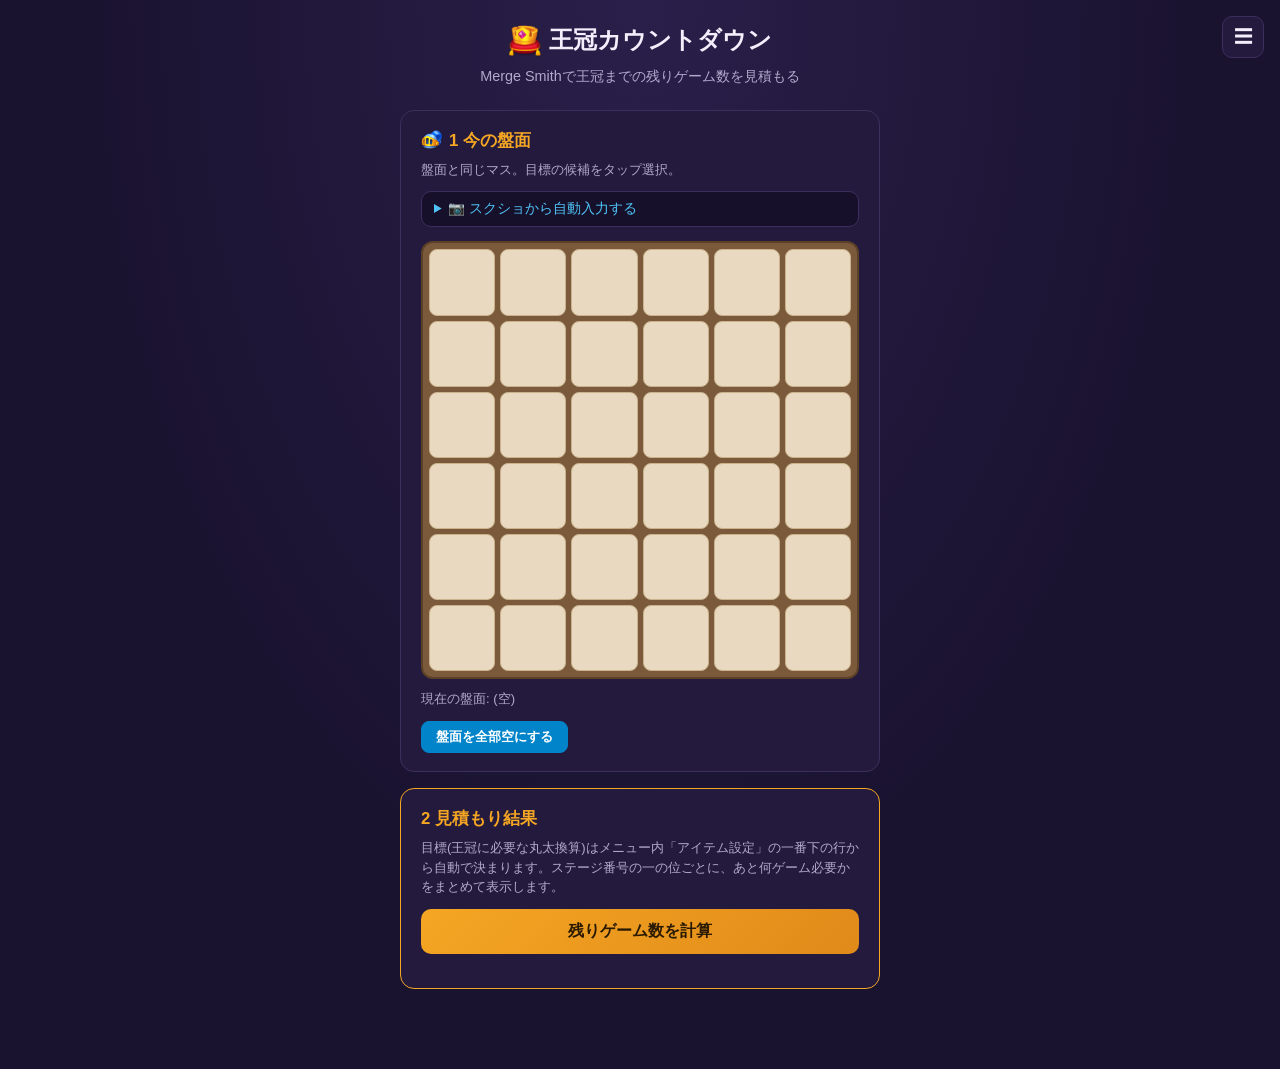
==== index.html @ c9052e6f "画像選択で自動的に解析を開始し、解析完了後は計算ボタンなしで見積もり結果まで自動表示（解析中スピナー・結果欄スケルトン付き）" ====
<!doctype html>
<html lang="ja">
<head>
<meta charset="UTF-8" />
<meta name="viewport" content="width=device-width, initial-scale=1.0, viewport-fit=cover" />
<meta http-equiv="Cache-Control" content="no-cache, no-store, must-revalidate" />
<meta http-equiv="Pragma" content="no-cache" />
<meta http-equiv="Expires" content="0" />
<title>Merge Smith 王冠カウントダウン</title>
<link rel="icon" type="image/png" href="./icons/favicon.png" />
<link rel="apple-touch-icon" href="./icons/apple-touch-icon.png" />
<meta name="apple-mobile-web-app-title" content="王冠カウントダウン" />
<link rel="stylesheet" href="./style.css?v=5f120ea3" />
<link rel="stylesheet" href="./reference.css?v=353e5ffb" />
</head>
<body>
<button id="menu-toggle" class="menu-btn" aria-label="メニュー">☰</button>
<div id="menu-backdrop" class="menu-backdrop"></div>
<nav id="side-menu" class="side-menu">
  <button id="menu-close" class="side-menu-close" aria-label="閉じる">✕</button>
  <h3>メニュー</h3>
  <a href="./reference.html">📋 参考資料</a>

  <div class="menu-divider"></div>

  <h2><img src="./icons/icon-log.png" class="h2-icon" alt="" /> ステージ設定（丸太の獲得倍率）</h2>
  <p class="note">各ステージ1回のクリアでもらえる丸太（素材）の倍率を設定できます。</p>

  <div class="row digit-table-header">
    <span class="standard-badge">標準倍率</span>
    <button class="btn-add" id="toggle-edit-digits">🔒 編集する</button>
  </div>
  <div class="digit-table-wrap"><table class="digit-table" id="digit-table"></table></div>
  <p class="note warn">⚠️ 2, 5, 9 の位は確認済み（x3, x5, x10）。0, 1, 4, 6, 7, 8 はまだ未確認（暫定x1）。編集するには上の「編集する」を押してください。</p>

  <div class="menu-divider"></div>

  <h2><img src="./icons/icon-shield.png" class="h2-icon" alt="" /> アイテム設定（丸太換算）</h2>
  <p class="note">丸太から完成アイテムまでの合成チェーンに出てくるアイテムを、丸太に近い順から上に並べてください。丸太=1から始まり、1つ上に行くたびに2倍（2個マージで1個）になります（板=2、木の盾=4…）。</p>
  <div class="table-wrap"><table class="goal-table" id="goal-table">
    <thead><tr><th>アイテム名</th><th>丸太換算<br><span class="th-note">(自動計算)</span></th><th>ゲーム数<br><span class="th-note">(概算)</span></th></tr></thead>
    <tbody>
      <tr class="goal-fixed-row">
        <td class="name-cell"><img src="./icons/icon-log.png" class="row-icon" alt="" />丸太</td>
        <td><span class="goal-logs-badge">1</span></td>
        <td><span class="goal-games-badge" id="log-games-badge">-</span></td>
      </tr>
    </tbody>
    <tbody id="goal-body"></tbody>
    <tbody>
      <tr class="goal-fixed-row">
        <td class="name-cell"><img src="./icons/icon-crown.png" class="row-icon" alt="" />王冠（Final Goal）</td>
        <td><span class="goal-logs-badge" id="crown-logs-badge">-</span></td>
        <td><span class="goal-games-badge" id="crown-games-badge">-</span></td>
      </tr>
    </tbody>
  </table></div>
  <button class="btn-add" id="add-goal-row">+ 行を追加</button>

  <div class="menu-divider"></div>

  <h2><img src="./icons/icon-crown.png" class="h2-icon" alt="" /> 到達ボーナス（自動確定分）</h2>
  <p class="note">盤面の一番高いアイテムがそのステージ以上なら、確定でもらえる分として不足から自動で差し引かれます。</p>
  <div id="stage-bonus-list" class="bonus-list"></div>

  <div class="menu-divider"></div>

  <div class="menu-footer">
    <p class="note">バージョン <span id="app-version">vcb1fc4fa</span></p>
    <button class="btn-add" id="reset-all">保存データを消して最新の初期設定に戻す</button>
  </div>
</nav>

<header class="app-header">
  <h1><img src="./icons/icon-crown.png" class="title-icon" alt="" /> 王冠カウントダウン</h1>
  <p class="sub">Merge Smithで王冠までの残りゲーム数を見積もる</p>
</header>

<main class="stack">

  <section class="card">
    <h2><img src="./icons/icon-helmet.png" class="h2-icon" alt="" /> 1 今の盤面</h2>
    <p class="note">盤面と同じマス。目標の候補をタップ選択。</p>

    <details class="ai-fill">
      <summary>📷 スクショから自動入力する</summary>
      <div class="row">
        <label class="file-picker" for="board-image">
          <span class="file-picker-label">画像を選択</span>
          <span class="file-picker-name" id="board-image-filename">ファイル未選択</span>
        </label>
        <input type="file" id="board-image" accept="image/*" class="visually-hidden-file" />
        <button id="analyze-image" class="btn-solid" disabled>画像を解析して自動入力</button>
      </div>
      <p class="note" id="analyze-status"></p>
    </details>

    <div class="board-grid" id="board-grid"></div>
    <p class="note" id="board-summary">現在の盤面: (空)</p>
    <button class="btn-solid" id="board-clear">盤面を全部空にする</button>
  </section>

  <section class="card result-card">
    <h2>2 見積もり結果</h2>
    <p class="note">目標(王冠に必要な丸太換算)はメニュー内「アイテム設定」の一番下の行から自動で決まります。ステージ番号の一の位ごとに、あと何ゲーム必要かをまとめて表示します。</p>
    <button class="btn-calc" id="calc-btn">残りゲーム数を計算</button>
    <div id="result"></div>
  </section>

</main>

<div id="cell-picker-backdrop" class="cell-picker-backdrop">
  <div class="cell-picker">
    <h3>このマスに置くアイテム</h3>
    <div class="cell-picker-options" id="cell-picker-options"></div>
    <button class="btn-add" id="cell-picker-cancel">キャンセル</button>
  </div>
</div>

<script src="./menu.js?v=d33258e5"></script>
<script src="./app.js?v=21bbbb51"></script>
</body>
</html>
---- style.css ----
:root {
  --bg: #1a1330;
  --card-bg: #241a3d;
  --accent: #f5a623;
  --accent2: #4fc3f7;
  --text: #f2eefc;
  --text-dim: #b3a8cc;
  --border: #3d2f5c;
  --danger: #e85d5d;
  --info-blue: #0184ca;
  --info-blue-hover: #1f9de0;
}

* { box-sizing: border-box; }

html {
  background: var(--bg);
  overflow-x: hidden;
}

body {
  margin: 0;
  min-height: 100vh;
  overflow-x: hidden;
  font-family: -apple-system, BlinkMacSystemFont, "Hiragino Sans", "Yu Gothic", sans-serif;
  background: radial-gradient(ellipse at top, #2a1f4a 0%, var(--bg) 60%);
  color: var(--text);
  padding: calc(24px + env(safe-area-inset-top)) calc(16px + env(safe-area-inset-right)) calc(80px + env(safe-area-inset-bottom)) calc(16px + env(safe-area-inset-left));
}

.app-header {
  max-width: 480px;
  margin: 0 auto 24px;
  text-align: center;
}

.app-header h1 {
  margin: 0 0 8px;
  font-size: 1.5rem;
}

.app-header .sub {
  color: var(--text-dim);
  font-size: 0.9rem;
  margin: 0;
}

.stack {
  max-width: 480px;
  margin: 0 auto;
  display: flex;
  flex-direction: column;
  gap: 16px;
}

.card {
  background: var(--card-bg);
  border: 1px solid var(--border);
  border-radius: 14px;
  padding: 18px 20px;
}

.card h2 {
  margin: 0 0 8px;
  font-size: 1.05rem;
  color: var(--accent);
  display: flex;
  align-items: center;
  gap: 6px;
}

.title-icon {
  width: 34px;
  height: 34px;
  object-fit: contain;
  vertical-align: middle;
  border-radius: 6px;
}

.h2-icon {
  width: 22px;
  height: 22px;
  object-fit: contain;
  border-radius: 4px;
}

.row-icon {
  width: 20px;
  height: 20px;
  object-fit: contain;
  border-radius: 4px;
  flex-shrink: 0;
}

.note {
  color: var(--text-dim);
  font-size: 0.82rem;
  line-height: 1.5;
  margin: 4px 0 12px;
}

.note.warn {
  color: var(--accent);
}

.row {
  display: flex;
  align-items: center;
  gap: 10px;
  flex-wrap: wrap;
  margin-bottom: 10px;
}

.row label {
  font-size: 0.88rem;
  white-space: nowrap;
}

.hint {
  font-size: 0.8rem;
  color: var(--text-dim);
}

input[type="number"],
input[type="text"],
input[type="password"] {
  background: #17102a;
  border: 1px solid var(--border);
  color: var(--text);
  border-radius: 8px;
  padding: 6px 10px;
  font-size: 0.9rem;
  width: 120px;
}

input[type="file"] {
  color: var(--text-dim);
  font-size: 0.82rem;
}

.table-wrap {
  overflow-x: auto;
  margin-bottom: 8px;
}

table {
  width: 100%;
  min-width: 420px;
  border-collapse: collapse;
  margin-bottom: 0;
}

th, td {
  padding: 6px 4px;
  font-size: 0.85rem;
  text-align: center;
  border-bottom: 1px solid var(--border);
}

th {
  color: var(--text-dim);
  font-weight: 500;
}

.th-note {
  font-weight: 400;
  font-size: 0.7rem;
}

td input {
  width: 100%;
  min-width: 0;
  text-align: center;
}

td.name-cell {
  display: flex;
  align-items: center;
  gap: 6px;
}

td.name-cell input {
  text-align: left;
}

.goal-table {
  width: auto;
  min-width: 0;
}

.goal-table td.name-cell input {
  flex: 1 1 auto;
  width: 100%;
  min-width: 0;
  background: none;
  border: none;
  border-radius: 0;
  padding: 2px 0;
  color: var(--text);
  font-size: 0.85rem;
  font-family: inherit;
}

.goal-table td.name-cell input:focus {
  outline: none;
  border-bottom: 1px solid var(--accent2);
}

.digit-table-header {
  justify-content: space-between;
  margin-bottom: 8px;
}

.standard-badge {
  background: rgba(79, 195, 247, 0.15);
  color: var(--accent2);
  border: 1px solid var(--accent2);
  border-radius: 999px;
  padding: 2px 12px;
  font-size: 0.78rem;
  font-weight: 600;
}

.digit-table input:disabled {
  opacity: 0.75;
  -webkit-text-fill-color: var(--text);
  color: var(--text);
  cursor: default;
}

.digit-table-wrap {
  overflow-x: auto;
  margin-bottom: 8px;
}

.digit-table {
  margin-bottom: 0;
}

.digit-table td, .digit-table th {
  padding: 4px 2px;
}

.digit-table input {
  width: 40px;
  padding: 4px;
}

.goal-logs-badge {
  display: inline-block;
  min-width: 2.4em;
  color: var(--accent2);
  font-weight: 700;
  font-size: 0.95rem;
}

.goal-games-badge {
  display: inline-block;
  min-width: 4.2em;
  color: var(--text-dim);
  font-weight: 600;
  font-size: 0.78rem;
}

.goal-fixed-row {
  opacity: 0.75;
}

.goal-fixed-row td.name-cell {
  font-weight: 600;
}

.bonus-list {
  display: flex;
  flex-direction: column;
  gap: 8px;
}

.bonus-row {
  background: #17102a;
  border: 1px solid var(--border);
  border-radius: 10px;
  padding: 8px 12px;
}

.bonus-title {
  display: flex;
  justify-content: space-between;
  align-items: center;
  font-size: 0.88rem;
  font-weight: 600;
}

.bonus-title .goal-logs-badge {
  font-size: 0.85rem;
}

.bonus-items {
  color: var(--text-dim);
  font-size: 0.78rem;
  margin-top: 4px;
}

/* --- board grid (section③) --- */

.board-grid {
  display: grid;
  gap: 5px;
  margin-bottom: 10px;
  background: #7a5a3a;
  padding: 6px;
  border-radius: 12px;
  border: 2px solid #5c4128;
}

.board-cell {
  position: relative;
  aspect-ratio: 1 / 1;
  background: #e8d9c0;
  border: 1px solid #c9b28c;
  border-radius: 8px;
  cursor: pointer;
  transition: background 0.15s ease, transform 0.1s ease;
}

.board-cell:hover {
  background: #f0e4cf;
}

.board-cell:active {
  transform: scale(0.94);
}

.board-cell.filled {
  background: #f4ecdd;
}

.board-cell img {
  position: absolute;
  top: 8%;
  right: 8%;
  bottom: 8%;
  left: 8%;
  width: 84%;
  height: 84%;
  object-fit: contain;
}

.board-cell .cell-label {
  position: absolute;
  top: 8%;
  right: 8%;
  bottom: 8%;
  left: 8%;
  display: flex;
  align-items: center;
  justify-content: center;
  font-size: 0.62rem;
  color: #4a3a26;
  text-align: center;
  line-height: 1.1;
  word-break: break-all;
}

/* --- cell picker modal --- */

.cell-picker-backdrop {
  display: none;
  position: fixed;
  inset: 0;
  background: rgba(0, 0, 0, 0.6);
  z-index: 80;
  align-items: flex-end;
  justify-content: center;
}

.cell-picker-backdrop.open {
  display: flex;
}

.cell-picker {
  background: var(--card-bg);
  border: 1px solid var(--border);
  border-top-left-radius: 16px;
  border-top-right-radius: 16px;
  padding: 18px 16px 24px;
  width: 100%;
  max-width: 480px;
  max-height: 70vh;
  overflow-y: auto;
}

.cell-picker h3 {
  margin: 0 0 12px;
  font-size: 0.95rem;
  color: var(--accent);
}

.cell-picker-options {
  display: grid;
  grid-template-columns: repeat(4, 1fr);
  gap: 8px;
  margin-bottom: 14px;
}

.cell-picker-option {
  background: #17102a;
  border: 1px solid var(--border);
  border-radius: 10px;
  color: var(--text);
  padding: 8px 4px;
  display: flex;
  flex-direction: column;
  align-items: center;
  gap: 4px;
  cursor: pointer;
  font-size: 0.72rem;
}

.cell-picker-option:hover {
  border-color: var(--accent2);
}

.cell-picker-option img {
  width: 28px;
  height: 28px;
  object-fit: contain;
}

.cell-picker-option.clear {
  grid-column: 1 / -1;
  flex-direction: row;
  justify-content: center;
  color: var(--danger);
  font-size: 0.82rem;
}

.btn-add {
  background: none;
  border: 1px dashed var(--border);
  color: var(--text-dim);
  border-radius: 8px;
  padding: 6px 14px;
  font-size: 0.82rem;
  cursor: pointer;
}

.btn-add:hover {
  border-color: var(--accent2);
  color: var(--accent2);
}

.btn-solid {
  background: var(--info-blue);
  border: 1px solid var(--info-blue);
  color: #fff;
  font-weight: 700;
  border-radius: 8px;
  padding: 6px 14px;
  font-size: 0.82rem;
  cursor: pointer;
}

.btn-solid:hover {
  background: var(--info-blue-hover);
  border-color: var(--info-blue-hover);
}

.btn-solid:disabled {
  background: none;
  border: 1px dashed var(--border);
  color: var(--text-dim);
  cursor: not-allowed;
}

.visually-hidden-file {
  position: absolute;
  width: 1px;
  height: 1px;
  overflow: hidden;
  opacity: 0;
  clip: rect(0 0 0 0);
}

.file-picker {
  display: inline-flex;
  align-items: center;
  gap: 8px;
  background: var(--info-blue);
  border: 1px solid var(--info-blue);
  color: #fff;
  font-weight: 700;
  border-radius: 8px;
  padding: 6px 14px;
  font-size: 0.82rem;
  cursor: pointer;
}

.file-picker:hover {
  background: var(--info-blue-hover);
  border-color: var(--info-blue-hover);
}

/* 解析中はファイル選択もロックする（連打で二重解析させないため） */
.file-picker.is-busy {
  background: none;
  border: 1px dashed var(--border);
  color: var(--text-dim);
  cursor: not-allowed;
  pointer-events: none;
}

.file-picker.is-busy .file-picker-name {
  color: var(--text-dim);
  background: rgba(255, 255, 255, 0.06);
}

.spinner {
  display: inline-block;
  width: 0.85em;
  height: 0.85em;
  margin-right: 6px;
  vertical-align: -0.1em;
  border: 2px solid var(--border);
  border-top-color: var(--accent2);
  border-radius: 50%;
  animation: spin 0.7s linear infinite;
}

@keyframes spin {
  to { transform: rotate(360deg); }
}

.result-loading {
  color: var(--text-dim);
  font-size: 0.82rem;
  padding: 10px 0;
}

.skeleton-lines {
  display: flex;
  flex-direction: column;
  gap: 8px;
  margin-top: 10px;
}

.skeleton-line {
  display: block;
  height: 14px;
  border-radius: 6px;
  background: linear-gradient(90deg, rgba(255, 255, 255, 0.05), rgba(255, 255, 255, 0.13), rgba(255, 255, 255, 0.05));
  background-size: 200% 100%;
  animation: skeleton-shimmer 1.2s ease-in-out infinite;
}

.skeleton-line:nth-child(2) { width: 80%; }
.skeleton-line:nth-child(3) { width: 60%; }

@keyframes skeleton-shimmer {
  from { background-position: 200% 0; }
  to { background-position: -200% 0; }
}

.file-picker-name {
  font-weight: 400;
  color: #fff;
  background: rgba(255, 255, 255, 0.18);
  border-radius: 6px;
  padding: 2px 8px;
  max-width: 180px;
  overflow: hidden;
  text-overflow: ellipsis;
  white-space: nowrap;
}

.ai-fill {
  background: #17102a;
  border: 1px solid var(--border);
  border-radius: 10px;
  padding: 8px 12px;
  margin-bottom: 14px;
}

.ai-fill summary {
  cursor: pointer;
  font-size: 0.85rem;
  color: var(--accent2);
}

.ai-fill .row {
  margin-top: 10px;
}

.result-card {
  border-color: var(--accent);
}

.btn-calc {
  width: 100%;
  background: linear-gradient(135deg, var(--accent), #e08a1a);
  border: none;
  color: #2a1a00;
  font-weight: 700;
  font-size: 1rem;
  padding: 12px;
  border-radius: 10px;
  cursor: pointer;
}

.btn-calc:hover {
  filter: brightness(1.05);
}

#result {
  margin-top: 16px;
}

.result-total {
  font-size: 1.6rem;
  font-weight: 700;
  text-align: center;
  color: var(--accent);
  margin-bottom: 12px;
}

.result-breakdown {
  font-size: 0.85rem;
  border-top: 1px solid var(--border);
  padding-top: 10px;
}

.result-breakdown div {
  display: flex;
  justify-content: space-between;
  padding: 4px 0;
  color: var(--text-dim);
}

.result-breakdown span.name {
  color: var(--text);
}

.result-breakdown .result-sep {
  margin-top: 8px;
  padding-top: 8px;
  border-top: 1px dashed var(--border);
  color: var(--accent2);
  font-size: 0.78rem;
}

.mini-result-table {
  width: 100%;
  min-width: 0;
  table-layout: fixed;
  border-collapse: separate;
  border-spacing: 0;
}

.mini-result-table th, .mini-result-table td {
  padding: 5px 4px;
  font-size: 0.8rem;
  border-bottom: none;
}

.mini-result-table td {
  color: var(--text);
  font-weight: 600;
}

.mini-result-table th:nth-child(1), .mini-result-table td:nth-child(1) {
  width: 12%;
}

.mini-result-table th:nth-child(2), .mini-result-table td:nth-child(2),
.mini-result-table th:nth-child(3), .mini-result-table td:nth-child(3),
.mini-result-table th:nth-child(4), .mini-result-table td:nth-child(4),
.mini-result-table th:nth-child(5), .mini-result-table td:nth-child(5) {
  width: 22%;
}

.mini-result-table th:nth-child(1), .mini-result-table td:nth-child(1) {
  background: rgba(79, 195, 247, 0.12);
  color: var(--accent2);
}

.mini-result-table th:nth-child(2), .mini-result-table td:nth-child(2) {
  background: rgba(245, 166, 35, 0.13);
}

.mini-result-table th:nth-child(3), .mini-result-table td:nth-child(3) {
  background: rgba(245, 166, 35, 0.26);
}

.mini-result-table th:nth-child(4), .mini-result-table td:nth-child(4) {
  background: rgba(186, 148, 245, 0.13);
}

.mini-result-table th:nth-child(5), .mini-result-table td:nth-child(5) {
  background: rgba(186, 148, 245, 0.26);
}

.mini-result-table th .row-icon {
  vertical-align: middle;
  margin-right: 2px;
}

.mini-result-table tbody tr:nth-child(even) td {
  box-shadow: inset 0 0 999px rgba(255, 255, 255, 0.06);
}

.mini-result-table tbody tr:nth-child(odd) td {
  box-shadow: inset 0 0 999px rgba(0, 0, 0, 0.12);
}
---- reference.css ----
.back-link {
  display: inline-block;
  color: var(--accent2);
  text-decoration: none;
  font-size: 0.85rem;
  margin-bottom: 8px;
}

.back-link:hover {
  text-decoration: underline;
}

.ref-icon {
  width: 44px;
  height: 44px;
  object-fit: contain;
  display: block;
  flex-shrink: 0;
  border-radius: 6px;
}

.bonus-grid {
  display: grid;
  grid-template-columns: repeat(auto-fill, minmax(160px, 1fr));
  gap: 14px;
}

.bonus-card {
  display: flex;
  flex-direction: column;
  gap: 8px;
  background: #17102a;
  border: 1px solid var(--border);
  border-radius: 10px;
  padding: 10px;
}

.bonus-head {
  display: flex;
  align-items: center;
  gap: 8px;
}

.bonus-head .ref-icon {
  width: 28px;
  height: 28px;
}

.bonus-head h3 {
  margin: 0;
  font-size: 0.82rem;
  color: var(--accent2);
}

.bonus-card a {
  color: var(--text-dim);
  text-decoration: none;
  font-size: 0.72rem;
  text-align: center;
  display: flex;
  flex-direction: column;
  gap: 4px;
}

.bonus-card img {
  width: 100%;
  border-radius: 8px;
  border: 1px solid var(--border);
}

.anvil-bonus-items {
  display: flex;
  flex-direction: column;
  gap: 4px;
}

.anvil-bonus-item {
  display: flex;
  align-items: center;
  gap: 8px;
  font-size: 0.8rem;
}

.anvil-bonus-item .ref-icon {
  width: 26px;
  height: 26px;
}

.anvil-bonus-count {
  margin-left: auto;
  color: var(--accent2);
  font-weight: 700;
  white-space: nowrap;
}

.bonus-card a:hover img {
  border-color: var(--accent2);
}

.ref-full-img {
  width: 100%;
  max-width: 780px;
  border-radius: 10px;
  display: block;
  margin: 0 auto;
}

.ref-gallery {
  display: grid;
  grid-template-columns: repeat(auto-fill, minmax(140px, 1fr));
  gap: 12px;
}

.ref-gallery a {
  color: var(--text-dim);
  text-decoration: none;
  font-size: 0.72rem;
  text-align: center;
  display: flex;
  flex-direction: column;
  gap: 4px;
}

.ref-gallery img {
  width: 100%;
  border-radius: 8px;
  border: 1px solid var(--border);
}

.ref-gallery a:hover img {
  border-color: var(--accent2);
}

/* --- hamburger menu (shared with index.html) --- */

.menu-btn {
  position: fixed;
  top: 16px;
  right: 16px;
  z-index: 50;
  width: 42px;
  height: 42px;
  border-radius: 10px;
  background: var(--card-bg);
  border: 1px solid var(--border);
  color: var(--text);
  font-size: 1.2rem;
  cursor: pointer;
}

.menu-btn:hover {
  border-color: var(--accent2);
}

.side-menu {
  position: fixed;
  top: 0;
  right: 0;
  height: 100%;
  width: 520px;
  max-width: 94vw;
  background: var(--card-bg);
  border-left: 1px solid var(--border);
  z-index: 60;
  padding: 20px 16px;
  transform: translateX(100%);
  transition: transform 0.2s ease;
  overflow-y: auto;
}

.menu-divider {
  border-top: 1px solid var(--border);
  margin: 18px 0 16px;
}

.side-menu h2 {
  margin: 0 0 8px;
  font-size: 1rem;
  color: var(--accent);
  display: flex;
  align-items: center;
  gap: 6px;
}

.side-menu.open {
  transform: translateX(0);
}

.side-menu h3 {
  margin: 0 0 12px;
  font-size: 0.95rem;
  color: var(--accent);
}

.side-menu a {
  display: block;
  color: var(--text);
  text-decoration: none;
  font-size: 0.88rem;
  padding: 10px 8px;
  border-radius: 8px;
}

.side-menu a:hover {
  background: rgba(79, 195, 247, 0.12);
  color: var(--accent2);
}

.menu-footer {
  padding-bottom: 24px;
}

.menu-footer .note {
  margin: 0 0 8px;
}

#app-version {
  font-family: ui-monospace, SFMono-Regular, Menlo, monospace;
  color: var(--text-dim);
}

.side-menu-close {
  position: absolute;
  top: 14px;
  right: 14px;
  background: none;
  border: none;
  color: var(--text-dim);
  font-size: 1.1rem;
  cursor: pointer;
}

.menu-backdrop {
  position: fixed;
  inset: 0;
  background: rgba(0, 0, 0, 0.5);
  z-index: 55;
  display: none;
}

.menu-backdrop.open {
  display: block;
}
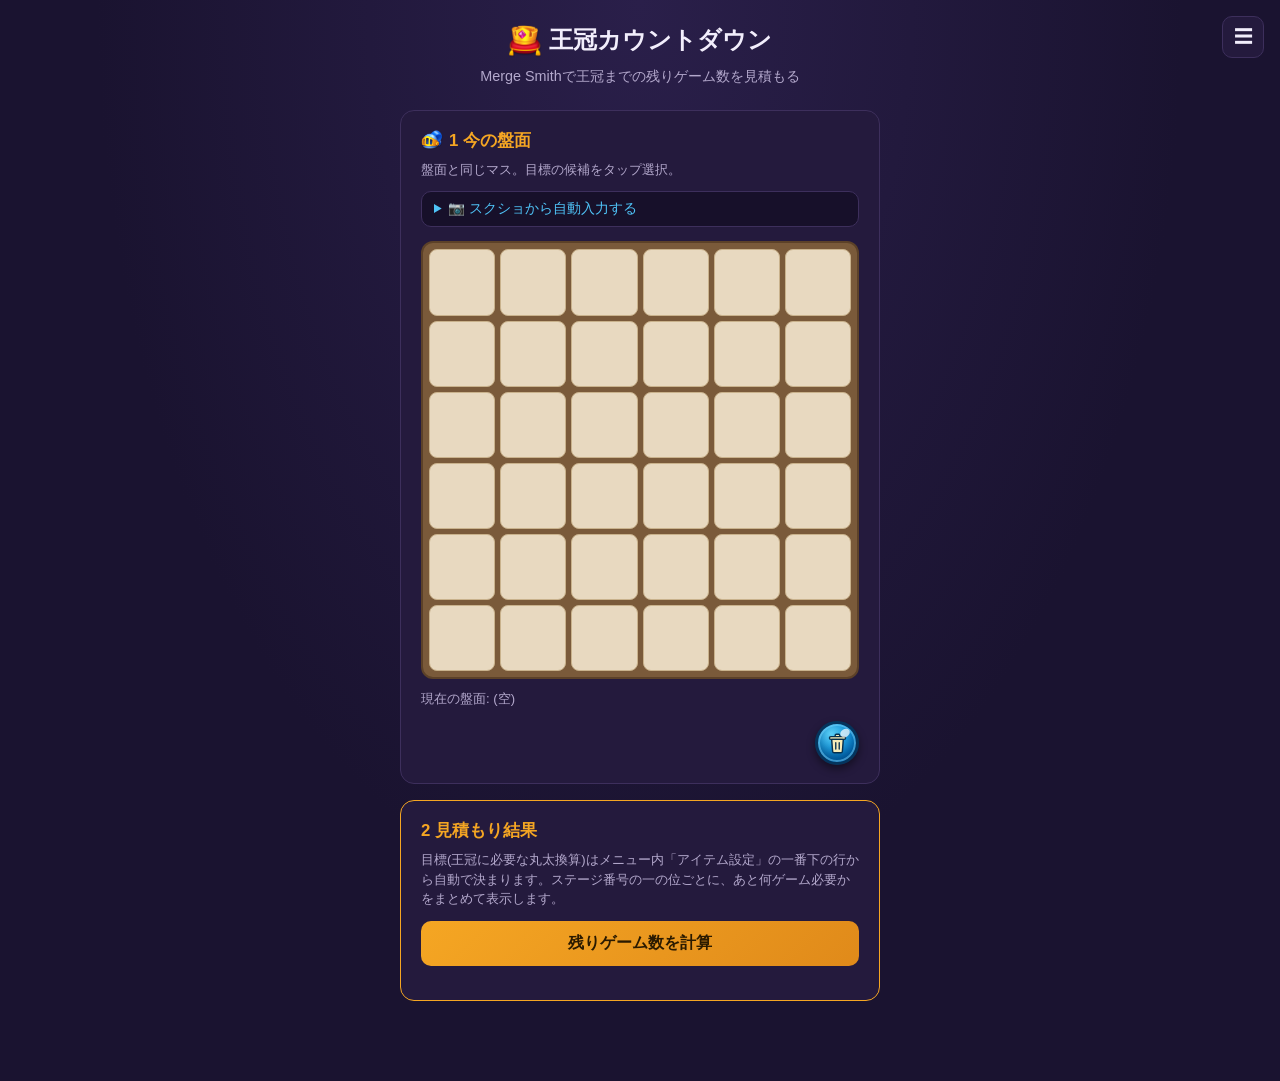
==== commit 5c540dd7: "盤面を全部空にするボタンを、ゲーム内iボタン風の青いツヤあり丸ボタン（ゴミ箱アイコン）にして右下へ移動" ====
--- a/index.html
+++ b/index.html
@@ -10,7 +10,7 @@
 <link rel="icon" type="image/png" href="./icons/favicon.png" />
 <link rel="apple-touch-icon" href="./icons/apple-touch-icon.png" />
 <meta name="apple-mobile-web-app-title" content="王冠カウントダウン" />
-<link rel="stylesheet" href="./style.css?v=5f120ea3" />
+<link rel="stylesheet" href="./style.css?v=225478c1" />
 <link rel="stylesheet" href="./reference.css?v=353e5ffb" />
 </head>
 <body>
@@ -66,7 +66,7 @@
   <div class="menu-divider"></div>
 
   <div class="menu-footer">
-    <p class="note">バージョン <span id="app-version">vcb1fc4fa</span></p>
+    <p class="note">バージョン <span id="app-version">v5aee7fbc</span></p>
     <button class="btn-add" id="reset-all">保存データを消して最新の初期設定に戻す</button>
   </div>
 </nav>
@@ -97,7 +97,16 @@
 
     <div class="board-grid" id="board-grid"></div>
     <p class="note" id="board-summary">現在の盤面: (空)</p>
-    <button class="btn-solid" id="board-clear">盤面を全部空にする</button>
+    <div class="board-actions">
+      <button class="btn-game-round" id="board-clear" aria-label="盤面を全部空にする" title="盤面を全部空にする">
+        <svg class="btn-game-round-icon" viewBox="0 0 24 24" aria-hidden="true">
+          <path d="M9.6 4.8V3.5a1.2 1.2 0 0 1 1.2-1.2h2.4a1.2 1.2 0 0 1 1.2 1.2v1.3" />
+          <rect x="3.6" y="4.8" width="16.8" height="2.9" rx="1.45" />
+          <path d="M5.9 7.7h12.2l-1 12.4a1.8 1.8 0 0 1-1.8 1.6H8.7a1.8 1.8 0 0 1-1.8-1.6Z" />
+          <path class="btn-game-round-icon-line" d="M10.2 11.2v6.6M13.8 11.2v6.6" />
+        </svg>
+      </button>
+    </div>
   </section>
 
   <section class="card result-card">
--- a/style.css
+++ b/style.css
@@ -311,6 +311,81 @@
   padding: 6px;
   border-radius: 12px;
   border: 2px solid #5c4128;
+}
+
+.board-actions {
+  display: flex;
+  justify-content: flex-end;
+}
+
+/* ゲーム内の「i」ボタン風の丸ボタン（青のツヤありグラデ＋濃紺の縁＋落ち影） */
+.btn-game-round {
+  width: 44px;
+  height: 44px;
+  padding: 0;
+  border: 3px solid #04345c;
+  border-radius: 50%;
+  background: radial-gradient(circle at 34% 26%, #5cd0f8 0%, #1f9fdf 38%, #0072c1 72%, #005ba6 100%);
+  box-shadow:
+    inset 0 0 0 2px rgba(122, 214, 255, 0.5),
+    inset 0 -7px 11px rgba(0, 40, 80, 0.45),
+    0 4px 9px rgba(0, 0, 0, 0.45);
+  display: flex;
+  align-items: center;
+  justify-content: center;
+  position: relative;
+  cursor: pointer;
+  transition: transform 0.1s ease, box-shadow 0.1s ease;
+}
+
+/* 右上のツヤ（ハイライト）。ゲーム内ボタンの光沢を再現している */
+.btn-game-round::after {
+  content: "";
+  position: absolute;
+  top: 13%;
+  right: 15%;
+  width: 27%;
+  height: 21%;
+  border-radius: 50%;
+  background: rgba(255, 255, 255, 0.72);
+  transform: rotate(-32deg);
+  pointer-events: none;
+}
+
+.btn-game-round:hover {
+  box-shadow:
+    inset 0 0 0 2px rgba(150, 226, 255, 0.65),
+    inset 0 -7px 11px rgba(0, 40, 80, 0.4),
+    0 5px 11px rgba(0, 0, 0, 0.5);
+}
+
+.btn-game-round:active {
+  transform: translateY(2px) scale(0.95);
+  box-shadow:
+    inset 0 0 0 2px rgba(122, 214, 255, 0.45),
+    inset 0 -3px 8px rgba(0, 40, 80, 0.5),
+    0 1px 4px rgba(0, 0, 0, 0.45);
+}
+
+.btn-game-round:focus-visible {
+  outline: 2px solid var(--accent2);
+  outline-offset: 3px;
+}
+
+.btn-game-round-icon {
+  width: 23px;
+  height: 23px;
+  fill: #f7ecb8;
+  stroke: #06304f;
+  stroke-width: 1.5;
+  stroke-linejoin: round;
+  stroke-linecap: round;
+}
+
+.btn-game-round-icon-line {
+  fill: none;
+  stroke: #06304f;
+  stroke-width: 1.4;
 }
 
 .board-cell {
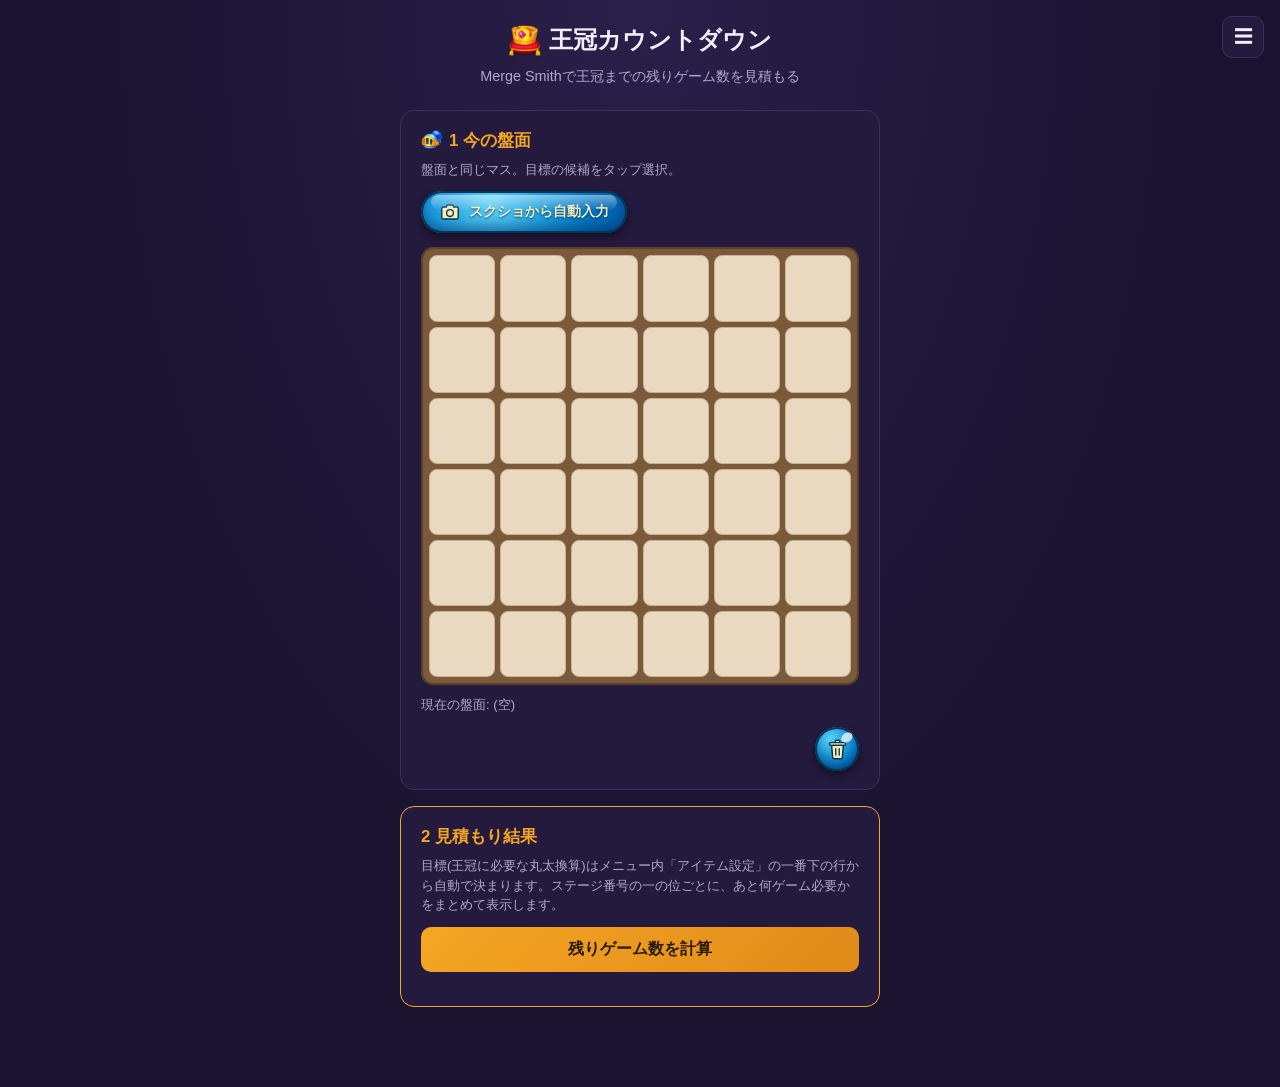
==== commit 6ec9dba7: "スクショ自動入力を折りたたみ廃止＋ゴミ箱と同じゲーム風ボタンに統合し、丸ボタンのborderをinsetリングに置き換え" ====
--- a/index.html
+++ b/index.html
@@ -10,7 +10,7 @@
 <link rel="icon" type="image/png" href="./icons/favicon.png" />
 <link rel="apple-touch-icon" href="./icons/apple-touch-icon.png" />
 <meta name="apple-mobile-web-app-title" content="王冠カウントダウン" />
-<link rel="stylesheet" href="./style.css?v=225478c1" />
+<link rel="stylesheet" href="./style.css?v=5ccb6cb1" />
 <link rel="stylesheet" href="./reference.css?v=353e5ffb" />
 </head>
 <body>
@@ -66,7 +66,7 @@
   <div class="menu-divider"></div>
 
   <div class="menu-footer">
-    <p class="note">バージョン <span id="app-version">v5aee7fbc</span></p>
+    <p class="note">バージョン <span id="app-version">vf8291d80</span></p>
     <button class="btn-add" id="reset-all">保存データを消して最新の初期設定に戻す</button>
   </div>
 </nav>
@@ -82,28 +82,27 @@
     <h2><img src="./icons/icon-helmet.png" class="h2-icon" alt="" /> 1 今の盤面</h2>
     <p class="note">盤面と同じマス。目標の候補をタップ選択。</p>
 
-    <details class="ai-fill">
-      <summary>📷 スクショから自動入力する</summary>
-      <div class="row">
-        <label class="file-picker" for="board-image">
-          <span class="file-picker-label">画像を選択</span>
-          <span class="file-picker-name" id="board-image-filename">ファイル未選択</span>
-        </label>
-        <input type="file" id="board-image" accept="image/*" class="visually-hidden-file" />
-        <button id="analyze-image" class="btn-solid" disabled>画像を解析して自動入力</button>
-      </div>
+    <div class="ai-fill">
+      <button class="btn-game-pill" id="pick-image" type="button">
+        <svg class="btn-game-icon" viewBox="0 0 24 24" aria-hidden="true">
+          <path d="M9.2 4.3h5.6l1.3 2.3h3.2a1.7 1.7 0 0 1 1.7 1.7v9.7a1.7 1.7 0 0 1-1.7 1.7H4.7A1.7 1.7 0 0 1 3 18V8.3a1.7 1.7 0 0 1 1.7-1.7h3.2Z" />
+          <circle class="btn-game-icon-line" cx="12" cy="13.2" r="3.7" />
+        </svg>
+        <span id="pick-image-label">スクショから自動入力</span>
+      </button>
+      <input type="file" id="board-image" accept="image/*" class="visually-hidden-file" />
       <p class="note" id="analyze-status"></p>
-    </details>
+    </div>
 
     <div class="board-grid" id="board-grid"></div>
     <p class="note" id="board-summary">現在の盤面: (空)</p>
     <div class="board-actions">
       <button class="btn-game-round" id="board-clear" aria-label="盤面を全部空にする" title="盤面を全部空にする">
-        <svg class="btn-game-round-icon" viewBox="0 0 24 24" aria-hidden="true">
+        <svg class="btn-game-icon" viewBox="0 0 24 24" aria-hidden="true">
           <path d="M9.6 4.8V3.5a1.2 1.2 0 0 1 1.2-1.2h2.4a1.2 1.2 0 0 1 1.2 1.2v1.3" />
           <rect x="3.6" y="4.8" width="16.8" height="2.9" rx="1.45" />
           <path d="M5.9 7.7h12.2l-1 12.4a1.8 1.8 0 0 1-1.8 1.6H8.7a1.8 1.8 0 0 1-1.8-1.6Z" />
-          <path class="btn-game-round-icon-line" d="M10.2 11.2v6.6M13.8 11.2v6.6" />
+          <path class="btn-game-icon-line" d="M10.2 11.2v6.6M13.8 11.2v6.6" />
         </svg>
       </button>
     </div>
@@ -127,6 +126,6 @@
 </div>
 
 <script src="./menu.js?v=d33258e5"></script>
-<script src="./app.js?v=21bbbb51"></script>
+<script src="./app.js?v=d3e45762"></script>
 </body>
 </html>
--- a/style.css
+++ b/style.css
@@ -318,19 +318,17 @@
   justify-content: flex-end;
 }
 
-/* ゲーム内の「i」ボタン風の丸ボタン（青のツヤありグラデ＋濃紺の縁＋落ち影） */
-.btn-game-round {
-  width: 44px;
-  height: 44px;
-  padding: 0;
-  border: 3px solid #04345c;
-  border-radius: 50%;
+/* ゲーム内の「i」ボタン風（青のツヤありグラデ＋濃紺の縁＋落ち影）。
+   縁はborderではなく内側シャドウのリングで描いている。 */
+.btn-game-round,
+.btn-game-pill {
+  border: none;
   background: radial-gradient(circle at 34% 26%, #5cd0f8 0%, #1f9fdf 38%, #0072c1 72%, #005ba6 100%);
   box-shadow:
-    inset 0 0 0 2px rgba(122, 214, 255, 0.5),
+    inset 0 0 0 2px #04345c,
     inset 0 -7px 11px rgba(0, 40, 80, 0.45),
     0 4px 9px rgba(0, 0, 0, 0.45);
-  display: flex;
+  display: inline-flex;
   align-items: center;
   justify-content: center;
   position: relative;
@@ -338,7 +336,25 @@
   transition: transform 0.1s ease, box-shadow 0.1s ease;
 }
 
-/* 右上のツヤ（ハイライト）。ゲーム内ボタンの光沢を再現している */
+.btn-game-round {
+  width: 44px;
+  height: 44px;
+  padding: 0;
+  border-radius: 50%;
+}
+
+.btn-game-pill {
+  min-height: 42px;
+  padding: 0 18px;
+  gap: 8px;
+  border-radius: 999px;
+  color: #f7ecb8;
+  font-weight: 700;
+  font-size: 0.86rem;
+  text-shadow: 0 1px 2px rgba(0, 32, 60, 0.7);
+}
+
+/* ツヤ（ハイライト）。ゲーム内ボタンの光沢を再現している */
 .btn-game-round::after {
   content: "";
   position: absolute;
@@ -352,29 +368,52 @@
   pointer-events: none;
 }
 
-.btn-game-round:hover {
+.btn-game-pill::after {
+  content: "";
+  position: absolute;
+  top: 4px;
+  left: 10px;
+  right: 10px;
+  height: 36%;
+  border-radius: 999px;
+  background: linear-gradient(rgba(255, 255, 255, 0.45), rgba(255, 255, 255, 0.03));
+  pointer-events: none;
+}
+
+.btn-game-round:hover,
+.btn-game-pill:hover {
   box-shadow:
-    inset 0 0 0 2px rgba(150, 226, 255, 0.65),
-    inset 0 -7px 11px rgba(0, 40, 80, 0.4),
-    0 5px 11px rgba(0, 0, 0, 0.5);
-}
-
-.btn-game-round:active {
-  transform: translateY(2px) scale(0.95);
+    inset 0 0 0 2px #04345c,
+    inset 0 -7px 11px rgba(0, 40, 80, 0.32),
+    0 5px 12px rgba(0, 0, 0, 0.5);
+}
+
+.btn-game-round:active,
+.btn-game-pill:active {
+  transform: translateY(2px) scale(0.97);
   box-shadow:
-    inset 0 0 0 2px rgba(122, 214, 255, 0.45),
+    inset 0 0 0 2px #04345c,
     inset 0 -3px 8px rgba(0, 40, 80, 0.5),
     0 1px 4px rgba(0, 0, 0, 0.45);
 }
 
-.btn-game-round:focus-visible {
+.btn-game-round:focus-visible,
+.btn-game-pill:focus-visible {
   outline: 2px solid var(--accent2);
   outline-offset: 3px;
 }
 
-.btn-game-round-icon {
-  width: 23px;
-  height: 23px;
+.btn-game-round:disabled,
+.btn-game-pill:disabled {
+  filter: grayscale(0.5) brightness(0.72);
+  cursor: not-allowed;
+  transform: none;
+}
+
+.btn-game-icon {
+  width: 22px;
+  height: 22px;
+  flex: none;
   fill: #f7ecb8;
   stroke: #06304f;
   stroke-width: 1.5;
@@ -382,7 +421,12 @@
   stroke-linecap: round;
 }
 
-.btn-game-round-icon-line {
+.btn-game-round .btn-game-icon {
+  width: 23px;
+  height: 23px;
+}
+
+.btn-game-icon-line {
   fill: none;
   stroke: #06304f;
   stroke-width: 1.4;
@@ -525,29 +569,6 @@
   color: var(--accent2);
 }
 
-.btn-solid {
-  background: var(--info-blue);
-  border: 1px solid var(--info-blue);
-  color: #fff;
-  font-weight: 700;
-  border-radius: 8px;
-  padding: 6px 14px;
-  font-size: 0.82rem;
-  cursor: pointer;
-}
-
-.btn-solid:hover {
-  background: var(--info-blue-hover);
-  border-color: var(--info-blue-hover);
-}
-
-.btn-solid:disabled {
-  background: none;
-  border: 1px dashed var(--border);
-  color: var(--text-dim);
-  cursor: not-allowed;
-}
-
 .visually-hidden-file {
   position: absolute;
   width: 1px;
@@ -555,39 +576,6 @@
   overflow: hidden;
   opacity: 0;
   clip: rect(0 0 0 0);
-}
-
-.file-picker {
-  display: inline-flex;
-  align-items: center;
-  gap: 8px;
-  background: var(--info-blue);
-  border: 1px solid var(--info-blue);
-  color: #fff;
-  font-weight: 700;
-  border-radius: 8px;
-  padding: 6px 14px;
-  font-size: 0.82rem;
-  cursor: pointer;
-}
-
-.file-picker:hover {
-  background: var(--info-blue-hover);
-  border-color: var(--info-blue-hover);
-}
-
-/* 解析中はファイル選択もロックする（連打で二重解析させないため） */
-.file-picker.is-busy {
-  background: none;
-  border: 1px dashed var(--border);
-  color: var(--text-dim);
-  cursor: not-allowed;
-  pointer-events: none;
-}
-
-.file-picker.is-busy .file-picker-name {
-  color: var(--text-dim);
-  background: rgba(255, 255, 255, 0.06);
 }
 
 .spinner {
@@ -636,34 +624,12 @@
   to { background-position: -200% 0; }
 }
 
-.file-picker-name {
-  font-weight: 400;
-  color: #fff;
-  background: rgba(255, 255, 255, 0.18);
-  border-radius: 6px;
-  padding: 2px 8px;
-  max-width: 180px;
-  overflow: hidden;
-  text-overflow: ellipsis;
-  white-space: nowrap;
-}
-
 .ai-fill {
-  background: #17102a;
-  border: 1px solid var(--border);
-  border-radius: 10px;
-  padding: 8px 12px;
   margin-bottom: 14px;
 }
 
-.ai-fill summary {
-  cursor: pointer;
-  font-size: 0.85rem;
-  color: var(--accent2);
-}
-
-.ai-fill .row {
-  margin-top: 10px;
+.ai-fill .note {
+  margin-top: 8px;
 }
 
 .result-card {
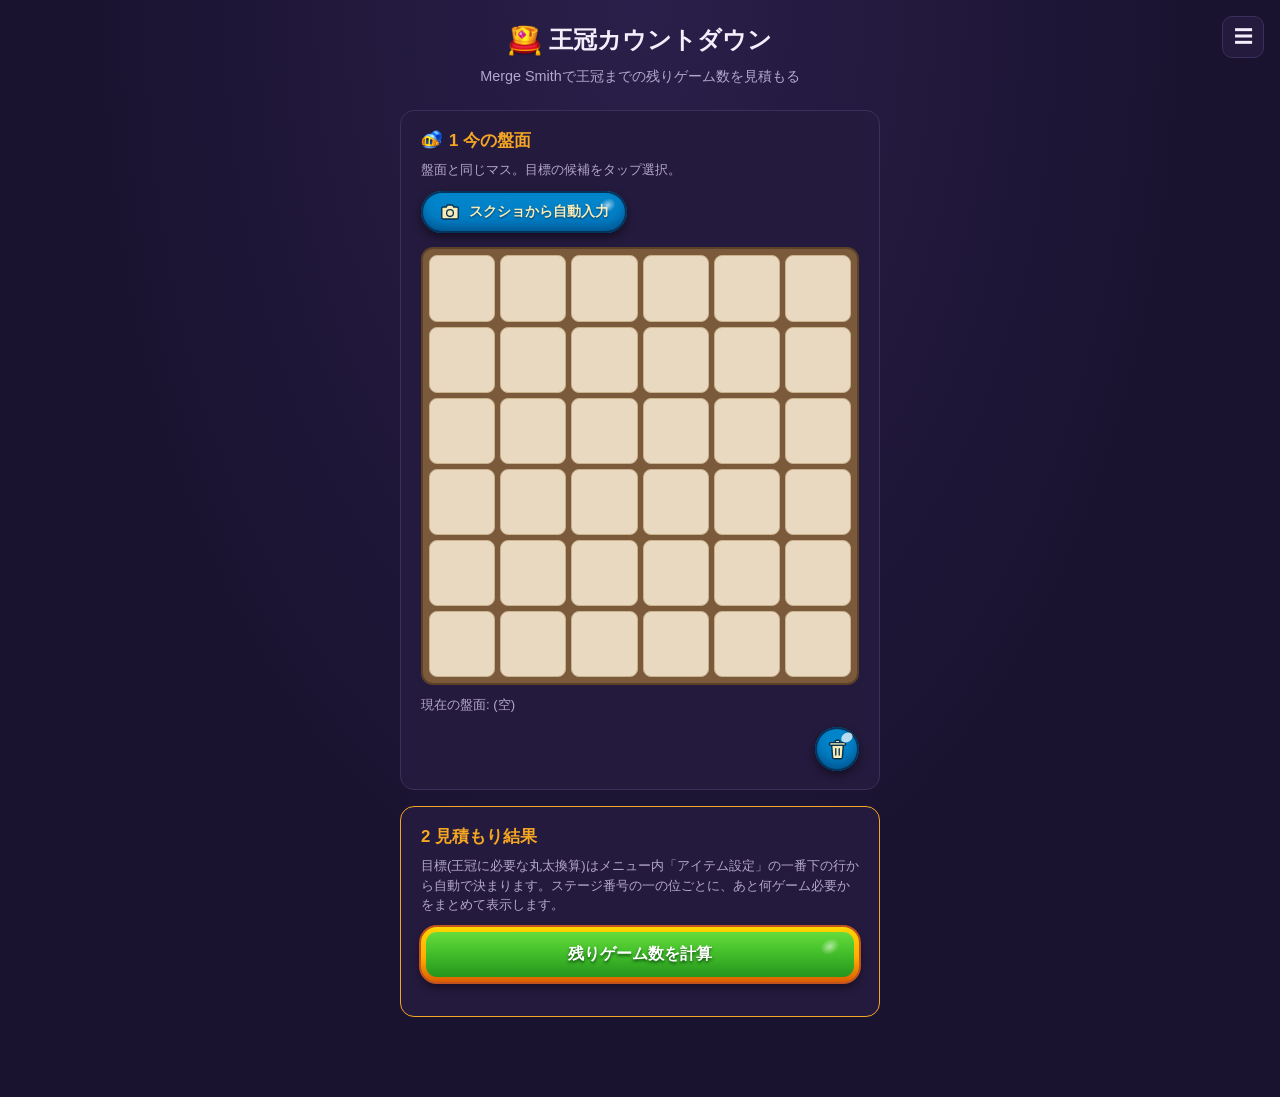
==== commit 913c93f9: "青ボタンを#0287cc→#027bc4のグラデにし、ツヤを右端だけに縮小。計算ボタンをゲーム内の緑＋金縁ボタンと同じ配色に変更" ====
--- a/index.html
+++ b/index.html
@@ -10,7 +10,7 @@
 <link rel="icon" type="image/png" href="./icons/favicon.png" />
 <link rel="apple-touch-icon" href="./icons/apple-touch-icon.png" />
 <meta name="apple-mobile-web-app-title" content="王冠カウントダウン" />
-<link rel="stylesheet" href="./style.css?v=5ccb6cb1" />
+<link rel="stylesheet" href="./style.css?v=81260521" />
 <link rel="stylesheet" href="./reference.css?v=353e5ffb" />
 </head>
 <body>
@@ -66,7 +66,7 @@
   <div class="menu-divider"></div>
 
   <div class="menu-footer">
-    <p class="note">バージョン <span id="app-version">vf8291d80</span></p>
+    <p class="note">バージョン <span id="app-version">v93751810</span></p>
     <button class="btn-add" id="reset-all">保存データを消して最新の初期設定に戻す</button>
   </div>
 </nav>
--- a/style.css
+++ b/style.css
@@ -323,7 +323,7 @@
 .btn-game-round,
 .btn-game-pill {
   border: none;
-  background: radial-gradient(circle at 34% 26%, #5cd0f8 0%, #1f9fdf 38%, #0072c1 72%, #005ba6 100%);
+  background: linear-gradient(180deg, #0287cc 0%, #027bc4 100%);
   box-shadow:
     inset 0 0 0 2px #04345c,
     inset 0 -7px 11px rgba(0, 40, 80, 0.45),
@@ -368,15 +368,17 @@
   pointer-events: none;
 }
 
+/* 横長ボタンのツヤは右端だけに小さく置く（全体に広げるとぷるぷるして見えるため） */
 .btn-game-pill::after {
   content: "";
   position: absolute;
-  top: 4px;
-  left: 10px;
-  right: 10px;
-  height: 36%;
-  border-radius: 999px;
-  background: linear-gradient(rgba(255, 255, 255, 0.45), rgba(255, 255, 255, 0.03));
+  top: 18%;
+  right: 11px;
+  width: 17px;
+  height: 30%;
+  border-radius: 50%;
+  background: radial-gradient(closest-side, rgba(255, 255, 255, 0.62), rgba(255, 255, 255, 0));
+  transform: rotate(-32deg);
   pointer-events: none;
 }
 
@@ -636,20 +638,58 @@
   border-color: var(--accent);
 }
 
+/* ゲーム内の緑ボタン（金の縁取り＋緑のツヤ玉）と同じ配色。
+   縁を金のグラデにするため、透明borderに2枚重ねの背景を敷いている。 */
 .btn-calc {
   width: 100%;
-  background: linear-gradient(135deg, var(--accent), #e08a1a);
-  border: none;
-  color: #2a1a00;
+  position: relative;
+  border: 5px solid transparent;
+  border-radius: 16px;
+  padding: 12px;
+  background-image:
+    linear-gradient(180deg, #6de340 0%, #43be2a 48%, #1e8c1b 100%),
+    linear-gradient(180deg, #ffd500 0%, #ffae00 55%, #dc5d00 100%);
+  background-origin: border-box;
+  background-clip: padding-box, border-box;
+  box-shadow:
+    0 0 0 2px #c2551f,
+    0 5px 10px rgba(0, 0, 0, 0.45);
+  color: #fff;
   font-weight: 700;
   font-size: 1rem;
-  padding: 12px;
-  border-radius: 10px;
+  text-shadow: 0 2px 3px rgba(0, 60, 10, 0.8);
   cursor: pointer;
+  transition: transform 0.1s ease, box-shadow 0.1s ease;
+}
+
+/* ツヤは丸ボタン・ピルボタンと同じく右端だけ */
+.btn-calc::after {
+  content: "";
+  position: absolute;
+  top: 16%;
+  right: 14px;
+  width: 20px;
+  height: 34%;
+  border-radius: 50%;
+  background: radial-gradient(closest-side, rgba(255, 255, 255, 0.55), rgba(255, 255, 255, 0));
+  transform: rotate(-32deg);
+  pointer-events: none;
 }
 
 .btn-calc:hover {
-  filter: brightness(1.05);
+  filter: brightness(1.06);
+}
+
+.btn-calc:active {
+  transform: translateY(2px) scale(0.99);
+  box-shadow:
+    0 0 0 2px #c2551f,
+    0 1px 4px rgba(0, 0, 0, 0.45);
+}
+
+.btn-calc:focus-visible {
+  outline: 2px solid var(--accent2);
+  outline-offset: 3px;
 }
 
 #result {
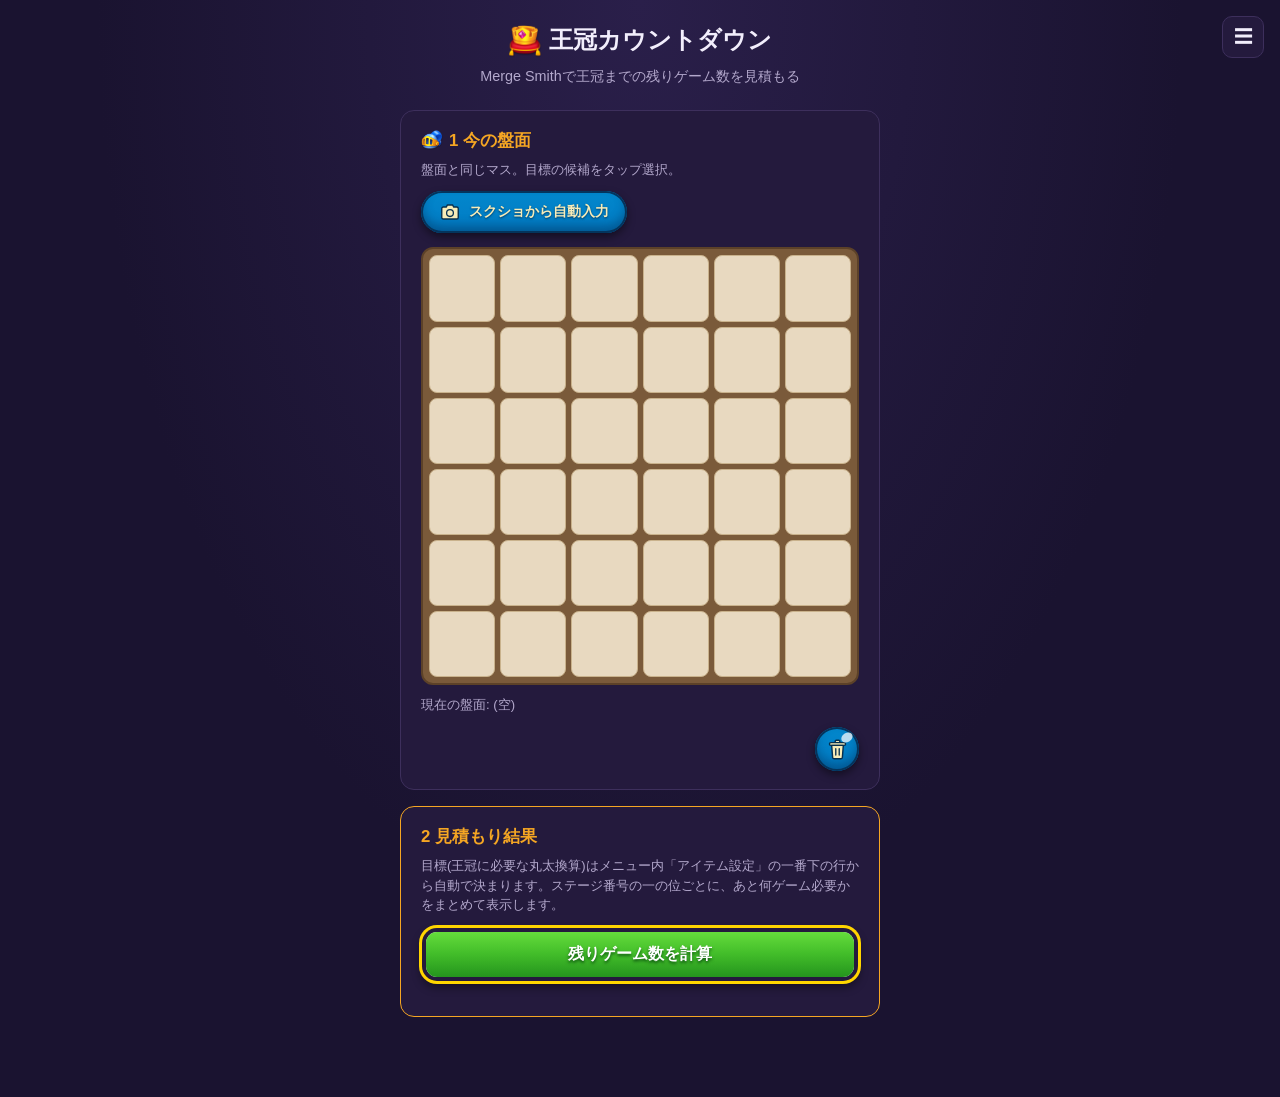
==== commit 9f31ecf1: "btn-game-pillとbtn-calcのツヤ(::after)を削除。btn-calcの縁は黄グラデ背景ではなくbox-shadowの黄色リングのみに変更" ====
--- a/index.html
+++ b/index.html
@@ -10,7 +10,7 @@
 <link rel="icon" type="image/png" href="./icons/favicon.png" />
 <link rel="apple-touch-icon" href="./icons/apple-touch-icon.png" />
 <meta name="apple-mobile-web-app-title" content="王冠カウントダウン" />
-<link rel="stylesheet" href="./style.css?v=81260521" />
+<link rel="stylesheet" href="./style.css?v=8a14d7c6" />
 <link rel="stylesheet" href="./reference.css?v=353e5ffb" />
 </head>
 <body>
@@ -66,7 +66,7 @@
   <div class="menu-divider"></div>
 
   <div class="menu-footer">
-    <p class="note">バージョン <span id="app-version">v93751810</span></p>
+    <p class="note">バージョン <span id="app-version">vea6754d7</span></p>
     <button class="btn-add" id="reset-all">保存データを消して最新の初期設定に戻す</button>
   </div>
 </nav>
--- a/style.css
+++ b/style.css
@@ -368,20 +368,6 @@
   pointer-events: none;
 }
 
-/* 横長ボタンのツヤは右端だけに小さく置く（全体に広げるとぷるぷるして見えるため） */
-.btn-game-pill::after {
-  content: "";
-  position: absolute;
-  top: 18%;
-  right: 11px;
-  width: 17px;
-  height: 30%;
-  border-radius: 50%;
-  background: radial-gradient(closest-side, rgba(255, 255, 255, 0.62), rgba(255, 255, 255, 0));
-  transform: rotate(-32deg);
-  pointer-events: none;
-}
-
 .btn-game-round:hover,
 .btn-game-pill:hover {
   box-shadow:
@@ -646,13 +632,11 @@
   border: 5px solid transparent;
   border-radius: 16px;
   padding: 12px;
-  background-image:
-    linear-gradient(180deg, #6de340 0%, #43be2a 48%, #1e8c1b 100%),
-    linear-gradient(180deg, #ffd500 0%, #ffae00 55%, #dc5d00 100%);
+  background-image: linear-gradient(180deg, #6de340 0%, #43be2a 48%, #1e8c1b 100%);
   background-origin: border-box;
-  background-clip: padding-box, border-box;
+  background-clip: padding-box;
   box-shadow:
-    0 0 0 2px #c2551f,
+    0 0 0 2px #ffd500,
     0 5px 10px rgba(0, 0, 0, 0.45);
   color: #fff;
   font-weight: 700;
@@ -662,20 +646,6 @@
   transition: transform 0.1s ease, box-shadow 0.1s ease;
 }
 
-/* ツヤは丸ボタン・ピルボタンと同じく右端だけ */
-.btn-calc::after {
-  content: "";
-  position: absolute;
-  top: 16%;
-  right: 14px;
-  width: 20px;
-  height: 34%;
-  border-radius: 50%;
-  background: radial-gradient(closest-side, rgba(255, 255, 255, 0.55), rgba(255, 255, 255, 0));
-  transform: rotate(-32deg);
-  pointer-events: none;
-}
-
 .btn-calc:hover {
   filter: brightness(1.06);
 }
@@ -683,7 +653,7 @@
 .btn-calc:active {
   transform: translateY(2px) scale(0.99);
   box-shadow:
-    0 0 0 2px #c2551f,
+    0 0 0 2px #ffd500,
     0 1px 4px rgba(0, 0, 0, 0.45);
 }
 
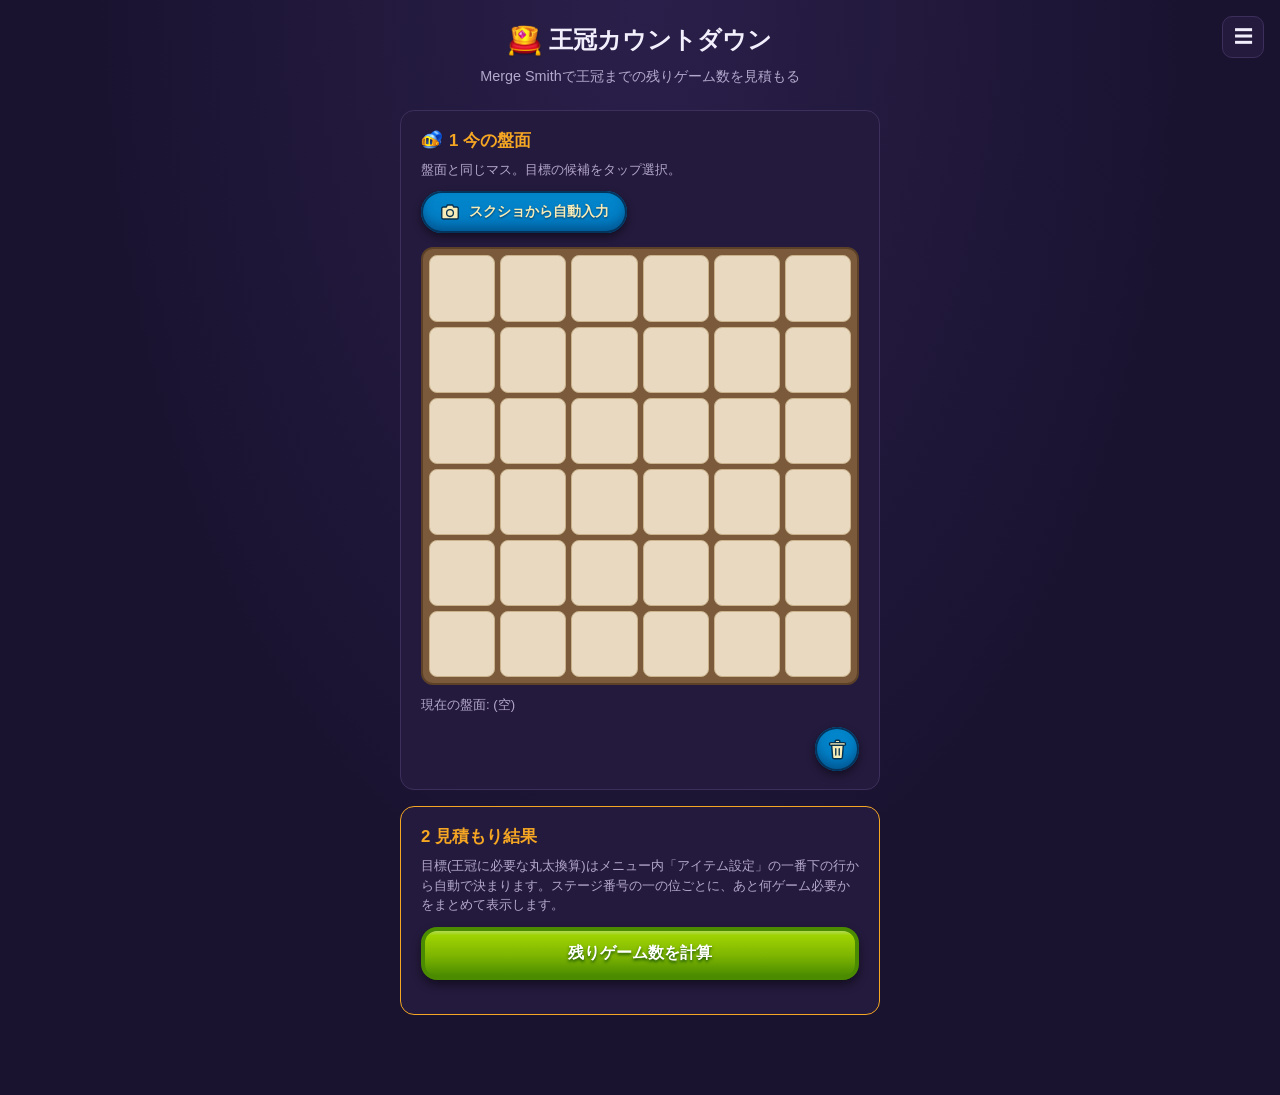
==== commit a4bfd05e: "ゴミ箱ボタンのツヤ(::after)を削除。btn-calcをゲーム内Playボタンと同じ緑配色（緑の縁+緑グラデ、ツヤなし）に変更" ====
--- a/index.html
+++ b/index.html
@@ -10,7 +10,7 @@
 <link rel="icon" type="image/png" href="./icons/favicon.png" />
 <link rel="apple-touch-icon" href="./icons/apple-touch-icon.png" />
 <meta name="apple-mobile-web-app-title" content="王冠カウントダウン" />
-<link rel="stylesheet" href="./style.css?v=8a14d7c6" />
+<link rel="stylesheet" href="./style.css?v=8e9c4e12" />
 <link rel="stylesheet" href="./reference.css?v=353e5ffb" />
 </head>
 <body>
@@ -66,7 +66,7 @@
   <div class="menu-divider"></div>
 
   <div class="menu-footer">
-    <p class="note">バージョン <span id="app-version">vea6754d7</span></p>
+    <p class="note">バージョン <span id="app-version">v4f3333e0</span></p>
     <button class="btn-add" id="reset-all">保存データを消して最新の初期設定に戻す</button>
   </div>
 </nav>
--- a/style.css
+++ b/style.css
@@ -354,20 +354,6 @@
   text-shadow: 0 1px 2px rgba(0, 32, 60, 0.7);
 }
 
-/* ツヤ（ハイライト）。ゲーム内ボタンの光沢を再現している */
-.btn-game-round::after {
-  content: "";
-  position: absolute;
-  top: 13%;
-  right: 15%;
-  width: 27%;
-  height: 21%;
-  border-radius: 50%;
-  background: rgba(255, 255, 255, 0.72);
-  transform: rotate(-32deg);
-  pointer-events: none;
-}
-
 .btn-game-round:hover,
 .btn-game-pill:hover {
   box-shadow:
@@ -624,20 +610,15 @@
   border-color: var(--accent);
 }
 
-/* ゲーム内の緑ボタン（金の縁取り＋緑のツヤ玉）と同じ配色。
-   縁を金のグラデにするため、透明borderに2枚重ねの背景を敷いている。 */
+/* ゲーム内の「Play」ボタンと同じ配色（緑の縁＋緑のグラデ、ツヤなし） */
 .btn-calc {
   width: 100%;
   position: relative;
-  border: 5px solid transparent;
+  border: 4px solid #4a8b00;
   border-radius: 16px;
   padding: 12px;
-  background-image: linear-gradient(180deg, #6de340 0%, #43be2a 48%, #1e8c1b 100%);
-  background-origin: border-box;
-  background-clip: padding-box;
-  box-shadow:
-    0 0 0 2px #ffd500,
-    0 5px 10px rgba(0, 0, 0, 0.45);
+  background-image: linear-gradient(180deg, #b2db55 0%, #9ed302 10%, #7eb501 55%, #4a8b00 100%);
+  box-shadow: 0 5px 10px rgba(0, 0, 0, 0.45);
   color: #fff;
   font-weight: 700;
   font-size: 1rem;
@@ -652,9 +633,7 @@
 
 .btn-calc:active {
   transform: translateY(2px) scale(0.99);
-  box-shadow:
-    0 0 0 2px #ffd500,
-    0 1px 4px rgba(0, 0, 0, 0.45);
+  box-shadow: 0 1px 4px rgba(0, 0, 0, 0.45);
 }
 
 .btn-calc:focus-visible {
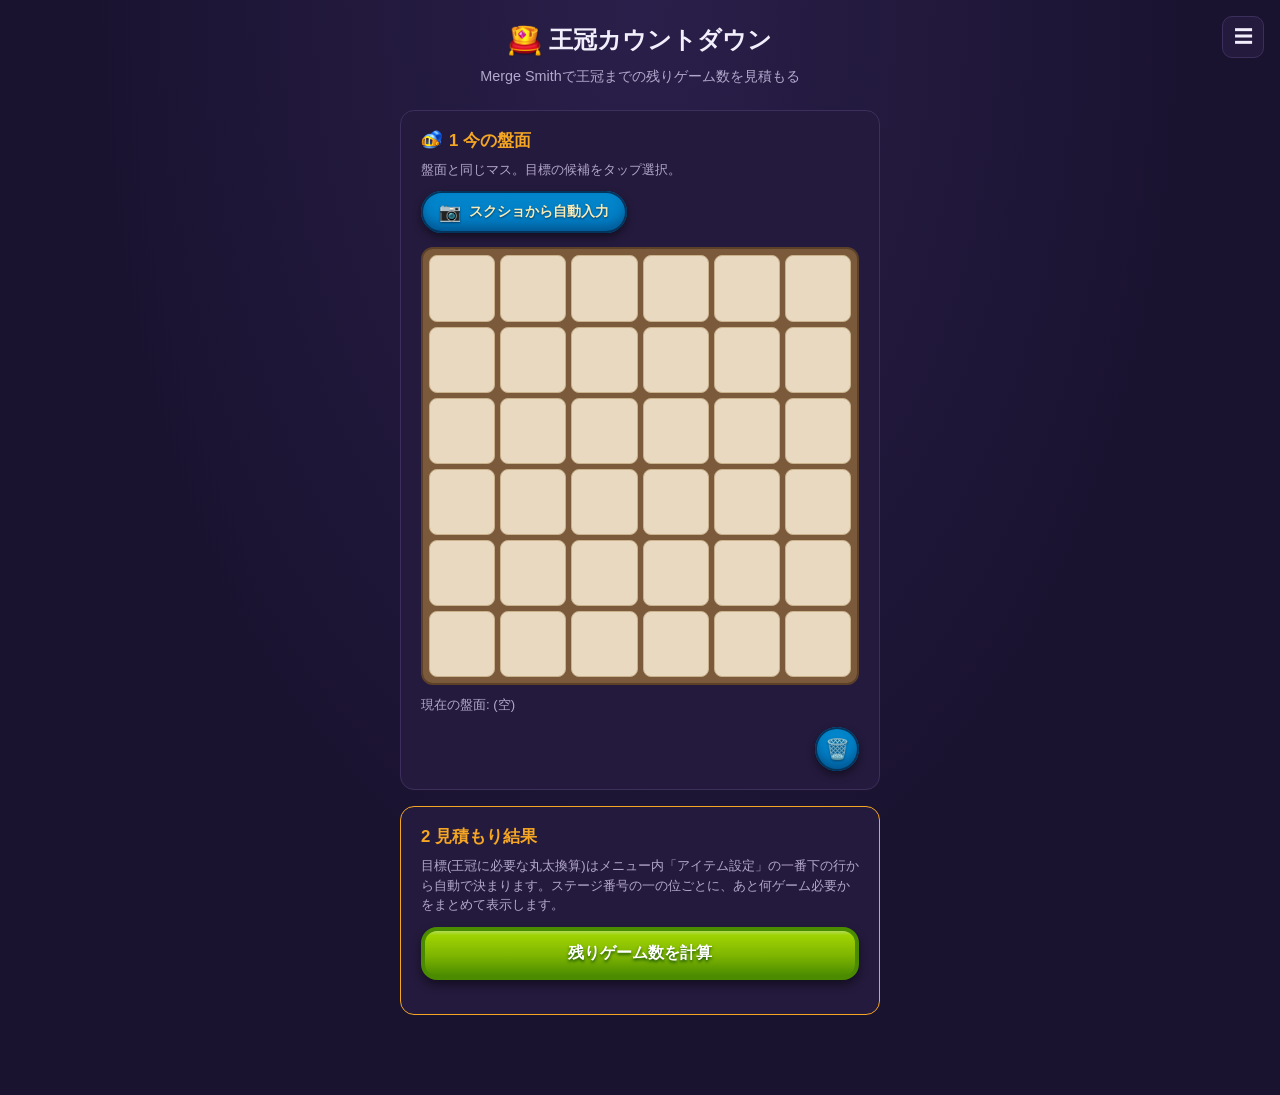
==== commit 8995273a: "ゴミ箱・カメラのアイコンをSVGから絵文字(🗑️/📷)に変更" ====
--- a/index.html
+++ b/index.html
@@ -10,7 +10,7 @@
 <link rel="icon" type="image/png" href="./icons/favicon.png" />
 <link rel="apple-touch-icon" href="./icons/apple-touch-icon.png" />
 <meta name="apple-mobile-web-app-title" content="王冠カウントダウン" />
-<link rel="stylesheet" href="./style.css?v=8e9c4e12" />
+<link rel="stylesheet" href="./style.css?v=cdc1628d" />
 <link rel="stylesheet" href="./reference.css?v=353e5ffb" />
 </head>
 <body>
@@ -66,7 +66,7 @@
   <div class="menu-divider"></div>
 
   <div class="menu-footer">
-    <p class="note">バージョン <span id="app-version">v4f3333e0</span></p>
+    <p class="note">バージョン <span id="app-version">v04879825</span></p>
     <button class="btn-add" id="reset-all">保存データを消して最新の初期設定に戻す</button>
   </div>
 </nav>
@@ -84,10 +84,7 @@
 
     <div class="ai-fill">
       <button class="btn-game-pill" id="pick-image" type="button">
-        <svg class="btn-game-icon" viewBox="0 0 24 24" aria-hidden="true">
-          <path d="M9.2 4.3h5.6l1.3 2.3h3.2a1.7 1.7 0 0 1 1.7 1.7v9.7a1.7 1.7 0 0 1-1.7 1.7H4.7A1.7 1.7 0 0 1 3 18V8.3a1.7 1.7 0 0 1 1.7-1.7h3.2Z" />
-          <circle class="btn-game-icon-line" cx="12" cy="13.2" r="3.7" />
-        </svg>
+        <span class="btn-game-emoji" aria-hidden="true">📷</span>
         <span id="pick-image-label">スクショから自動入力</span>
       </button>
       <input type="file" id="board-image" accept="image/*" class="visually-hidden-file" />
@@ -98,12 +95,7 @@
     <p class="note" id="board-summary">現在の盤面: (空)</p>
     <div class="board-actions">
       <button class="btn-game-round" id="board-clear" aria-label="盤面を全部空にする" title="盤面を全部空にする">
-        <svg class="btn-game-icon" viewBox="0 0 24 24" aria-hidden="true">
-          <path d="M9.6 4.8V3.5a1.2 1.2 0 0 1 1.2-1.2h2.4a1.2 1.2 0 0 1 1.2 1.2v1.3" />
-          <rect x="3.6" y="4.8" width="16.8" height="2.9" rx="1.45" />
-          <path d="M5.9 7.7h12.2l-1 12.4a1.8 1.8 0 0 1-1.8 1.6H8.7a1.8 1.8 0 0 1-1.8-1.6Z" />
-          <path class="btn-game-icon-line" d="M10.2 11.2v6.6M13.8 11.2v6.6" />
-        </svg>
+        <span class="btn-game-emoji" aria-hidden="true">🗑️</span>
       </button>
     </div>
   </section>
--- a/style.css
+++ b/style.css
@@ -384,26 +384,15 @@
   transform: none;
 }
 
-.btn-game-icon {
-  width: 22px;
-  height: 22px;
+.btn-game-emoji {
   flex: none;
-  fill: #f7ecb8;
-  stroke: #06304f;
-  stroke-width: 1.5;
-  stroke-linejoin: round;
-  stroke-linecap: round;
-}
-
-.btn-game-round .btn-game-icon {
-  width: 23px;
-  height: 23px;
-}
-
-.btn-game-icon-line {
-  fill: none;
-  stroke: #06304f;
-  stroke-width: 1.4;
+  font-size: 18px;
+  line-height: 1;
+  text-shadow: 0 1px 2px rgba(0, 32, 60, 0.6);
+}
+
+.btn-game-round .btn-game-emoji {
+  font-size: 20px;
 }
 
 .board-cell {
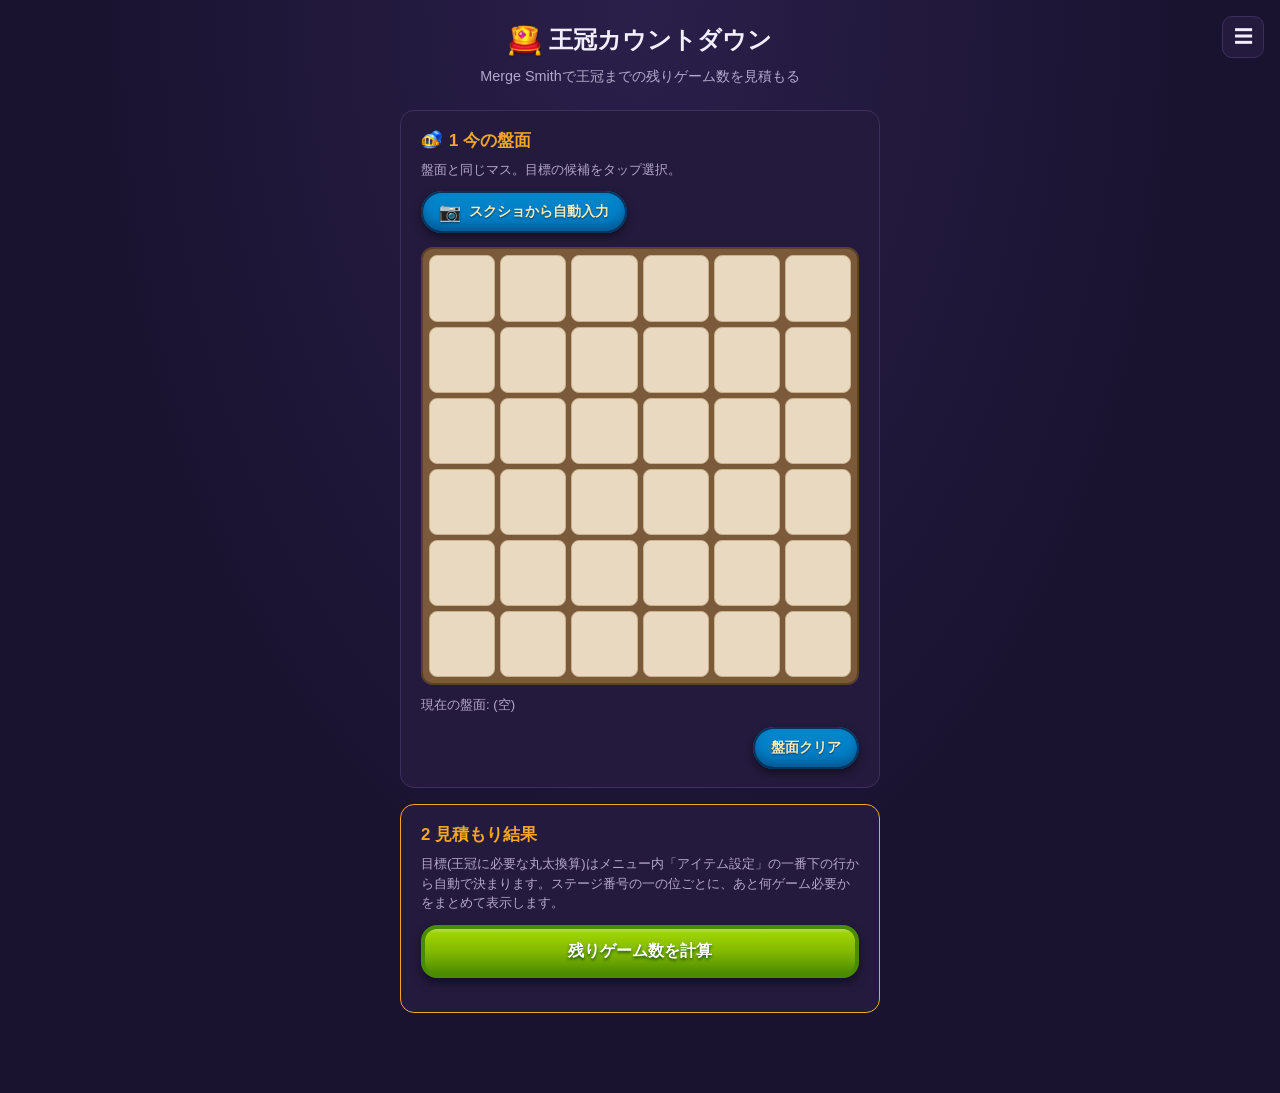
==== commit ef8c557d: "盤面クリアボタンを絵文字なしのテキストボタン（ピル型）に変更" ====
--- a/index.html
+++ b/index.html
@@ -10,7 +10,7 @@
 <link rel="icon" type="image/png" href="./icons/favicon.png" />
 <link rel="apple-touch-icon" href="./icons/apple-touch-icon.png" />
 <meta name="apple-mobile-web-app-title" content="王冠カウントダウン" />
-<link rel="stylesheet" href="./style.css?v=cdc1628d" />
+<link rel="stylesheet" href="./style.css?v=a2da0526" />
 <link rel="stylesheet" href="./reference.css?v=353e5ffb" />
 </head>
 <body>
@@ -66,7 +66,7 @@
   <div class="menu-divider"></div>
 
   <div class="menu-footer">
-    <p class="note">バージョン <span id="app-version">v04879825</span></p>
+    <p class="note">バージョン <span id="app-version">v19abcc4a</span></p>
     <button class="btn-add" id="reset-all">保存データを消して最新の初期設定に戻す</button>
   </div>
 </nav>
@@ -94,9 +94,7 @@
     <div class="board-grid" id="board-grid"></div>
     <p class="note" id="board-summary">現在の盤面: (空)</p>
     <div class="board-actions">
-      <button class="btn-game-round" id="board-clear" aria-label="盤面を全部空にする" title="盤面を全部空にする">
-        <span class="btn-game-emoji" aria-hidden="true">🗑️</span>
-      </button>
+      <button class="btn-game-pill" id="board-clear" type="button" title="盤面を全部空にする">盤面クリア</button>
     </div>
   </section>
 
--- a/style.css
+++ b/style.css
@@ -320,7 +320,6 @@
 
 /* ゲーム内の「i」ボタン風（青のツヤありグラデ＋濃紺の縁＋落ち影）。
    縁はborderではなく内側シャドウのリングで描いている。 */
-.btn-game-round,
 .btn-game-pill {
   border: none;
   background: linear-gradient(180deg, #0287cc 0%, #027bc4 100%);
@@ -334,16 +333,6 @@
   position: relative;
   cursor: pointer;
   transition: transform 0.1s ease, box-shadow 0.1s ease;
-}
-
-.btn-game-round {
-  width: 44px;
-  height: 44px;
-  padding: 0;
-  border-radius: 50%;
-}
-
-.btn-game-pill {
   min-height: 42px;
   padding: 0 18px;
   gap: 8px;
@@ -354,7 +343,6 @@
   text-shadow: 0 1px 2px rgba(0, 32, 60, 0.7);
 }
 
-.btn-game-round:hover,
 .btn-game-pill:hover {
   box-shadow:
     inset 0 0 0 2px #04345c,
@@ -362,7 +350,6 @@
     0 5px 12px rgba(0, 0, 0, 0.5);
 }
 
-.btn-game-round:active,
 .btn-game-pill:active {
   transform: translateY(2px) scale(0.97);
   box-shadow:
@@ -371,13 +358,11 @@
     0 1px 4px rgba(0, 0, 0, 0.45);
 }
 
-.btn-game-round:focus-visible,
 .btn-game-pill:focus-visible {
   outline: 2px solid var(--accent2);
   outline-offset: 3px;
 }
 
-.btn-game-round:disabled,
 .btn-game-pill:disabled {
   filter: grayscale(0.5) brightness(0.72);
   cursor: not-allowed;
@@ -389,10 +374,6 @@
   font-size: 18px;
   line-height: 1;
   text-shadow: 0 1px 2px rgba(0, 32, 60, 0.6);
-}
-
-.btn-game-round .btn-game-emoji {
-  font-size: 20px;
 }
 
 .board-cell {
